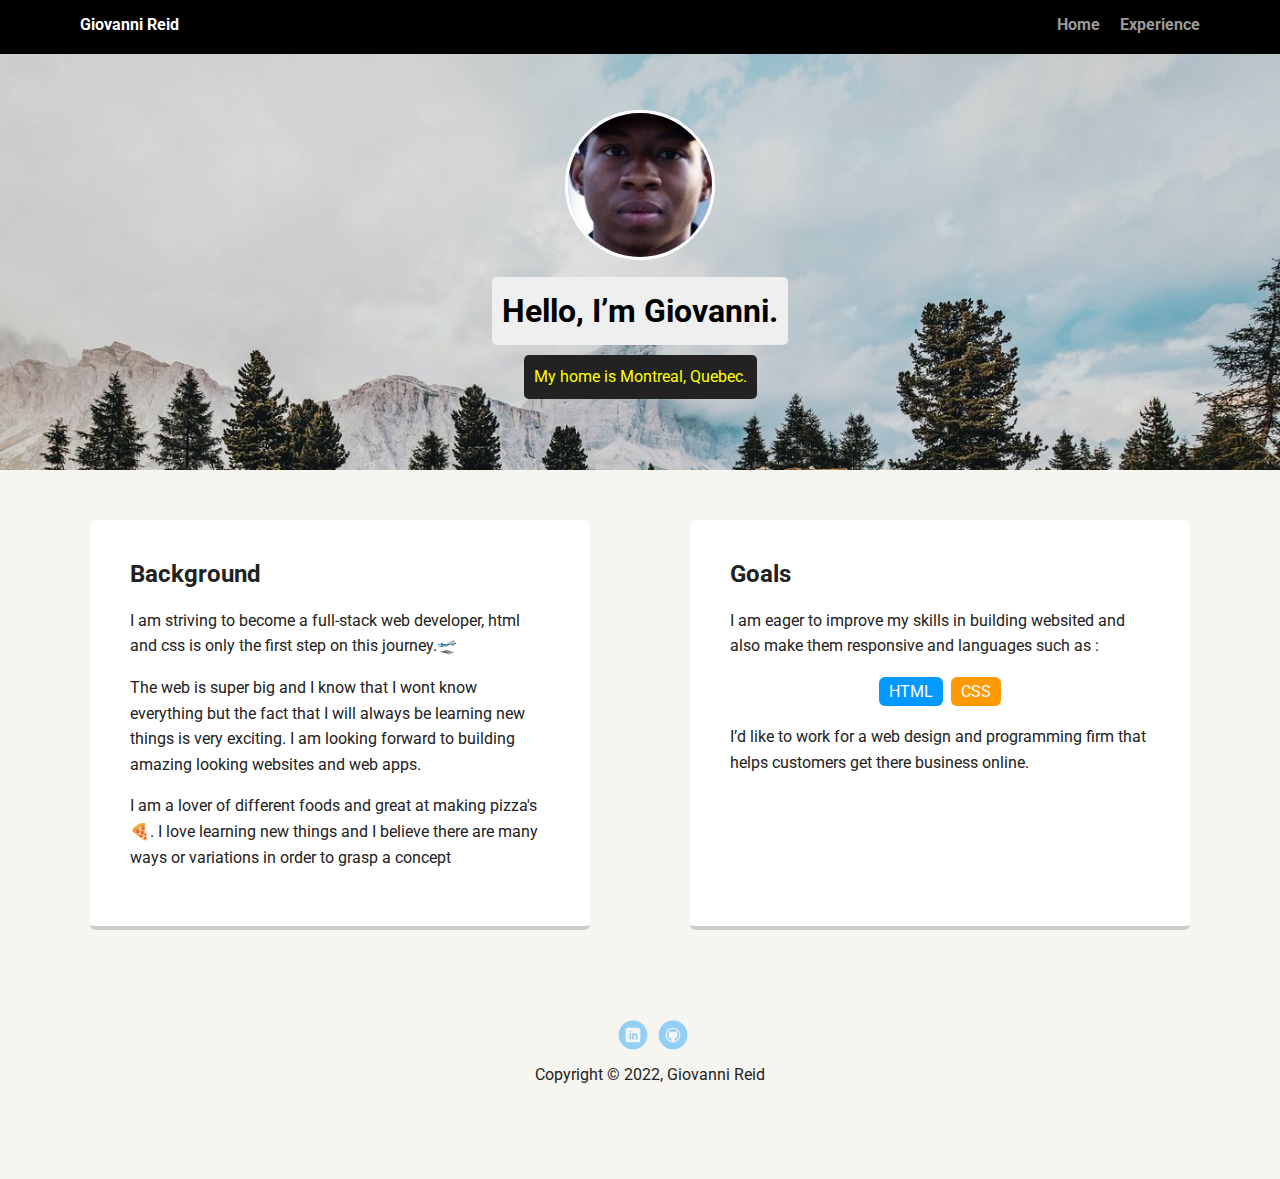
==== index.html @ ddd905a1 "Added the images, new file and edited descriptions" ====
<!doctype html>
<html lang="en">

<head>
  <meta charset="utf-8">
  <title>Giovanni Reid's Profile</title>
  <meta name="viewport" content="width=device-width, initial-scale=1.0">
  <link rel="stylesheet" href="styles.css">
  <link href="https://fonts.googleapis.com/css?family=Muli%7CRoboto:400,300,500,700,900" rel="stylesheet">
</head>

<body>

  <div class="main-nav">
    <ul class="nav">
      <li class="name">Giovanni Reid</li>
      <li><a href="index.html">Home</a></li>
      <li><a href="experience.html">Experience</a></li>
    </ul>
  </div>

  <header>
    <img src="images/Profile-img.jpg" alt="Photo of Giovanni reid" class="profile-image">
    <h1 class="tag name">Hello, I’m Giovanni.</h1>
    <p class="tag location">My home is Montreal, Quebec.</p>
  </header>

  <main class="flex">
    <div class="card">
      <h2>Background</h2>
      <p>I am striving to become a full-stack web developer, html and css is only the first step on this journey.🛫</p>
      <p>The
        web is super big and I know that I wont know everything but the fact that I will always be learning new things
        is very exciting. I am looking forward to building amazing looking websites and web apps.</p>
      <p>I am a lover of different foods and great at making pizza's 🍕. I love learning new things and I believe there
        are
        many ways or variations in order to grasp a concept</p>
    </div>

    <div class="card">
      <h2>Goals</h2>
      <p>I am eager to improve my skills in building websited and also make them responsive and languages such as :</p>
      <ul class="skills">
        <li>HTML</li>
        <li>CSS</li>
      </ul>
      <p>I’d like to work for a web design and programming firm that helps customers get there business online.</p>
    </div>

  </main>
  <footer>
    <ul>
      <li><a href="https://www.linkedin.com/in/giovanni-r-9b1565124" class="social linkedin"
          target="_blank">LinkedIn</a></li>
      <li><a href="https://github.com/GiovanniDevelop" class="social github" target="_blank">Github</a></li>
    </ul>
    <p class="copyright">Copyright &copy; 2022, Giovanni Reid</p>
  </footer>
</body>

</html>
---- styles.css ----
/* Global Layout Set-up */
* {
	box-sizing: border-box;
}

body {
	margin: 0;
	padding: 0;
	text-align: center;
	font-family: 'Roboto', sans-serif;
	color: #222;
	background: #f7f5f0;
}
/* Link Styles */

a {
	text-decoration: none;
	color: #999;
}
a:hover {
	color: #6633ff;
}

/* Section Styles */

.main-nav {
	width: 100%;
	background: black;
	min-height: 30px;
	padding: 10px;
	position: fixed;
	text-align: center;
}
.nav {
	display: flex;
	justify-content: space-around;
	font-weight: 700;
	list-style-type: none;
	margin: 0 auto;
	padding: 0;
}

.nav .name {
	display: block;
	margin-right: auto;
	color: white;
}
.nav li {
	padding: 5px 10px 10px 10px;
}
.nav a {
	transition: all .5s;
}
.nav a:hover {
	color: white;
}

header {
	text-align: center;
	background: url('images/background-img.jpg') no-repeat top center;
	background-size: cover;
	overflow: hidden;
	padding-top: 60px;
}
header {
	line-height: 1.5;
}
header .profile-image {
	margin-top: 50px;
	width: 150px;
	height: 150px;
	border-radius: 50%;
	border: 3px solid white;
	transition: all .5s;
}
header .profile-image:hover {
	transform: scale(1.2) rotate(5deg);
}
.tag {
	background-color: #efefef;
	color: black;
	padding: 10px;
	border-radius: 5px;
	display: table;
	margin: 10px auto;
}
.location {
	background-color: #222;
	color: yellow;
}
.card {
	margin: 30px;
	padding: 20px 40px 40px;
	max-width: 500px;
	text-align: left;
	background: #fff;
	border-bottom: 4px solid #ccc;
	border-radius: 6px;
	transition: all .5s;
}
.card:hover {
	border-color: #ff99ff;
}

ul.skills {
	padding: 0;
	text-align: center;
}

.skills li {
	border-radius: 6px;
	display: inline-block;
	background: #ff9904;
	color: white;
	padding: 5px 10px;
	margin: 2px;
}

.skills li:nth-child(odd) {
	background: #0399ff;
}

footer {
	width: 100%;
	min-height: 30px;
	padding: 20px 0 40px 20px;
}

footer .copyright {
	top: -8px;
	font-size: .75em;
}

footer ul {
	list-style-type: none;
	margin: 0;
	padding: 0;
}

footer ul li {
	display: inline-block;
}

a.social {
	display: inline-block;
	text-indent: -9999px;
	margin-left: 5px;
	width: 30px;
	height: 30px;
	background-size: 30px 30px;
	opacity: .4;
	transition: all .5s;
}
a.twitter {
	background-image: url(images/twitter.svg);
}
a.linkedin {
	background-image: url(images/linkedin.svg);
}
a.github {
	background-image: url(images/github.svg);
}
a.social:hover {
	opacity: 1;
}
.clearfix {
	clear: both;
}

/* Styles for larger screens */
@media screen and (min-width: 720px) {
	.flex {
		display: -ms-flexbox; /* TWEENER - IE 10 */
		display: flex;
		max-width: 1200px;
		-ms-flex-pack: distribute;
		justify-content: space-around;
		margin: 0 auto;
	}

	header {
		min-height: 470px;
	}

	.nav {
		max-width: 1200px;
		padding: 0 30px;
	}

	main {
		padding-top: 20px;
	}

	main p {
		line-height: 1.6em;
	}

	footer {
		font-size: 1.3em;
		max-width: 1200px;
		margin: 40px auto;
	}
}
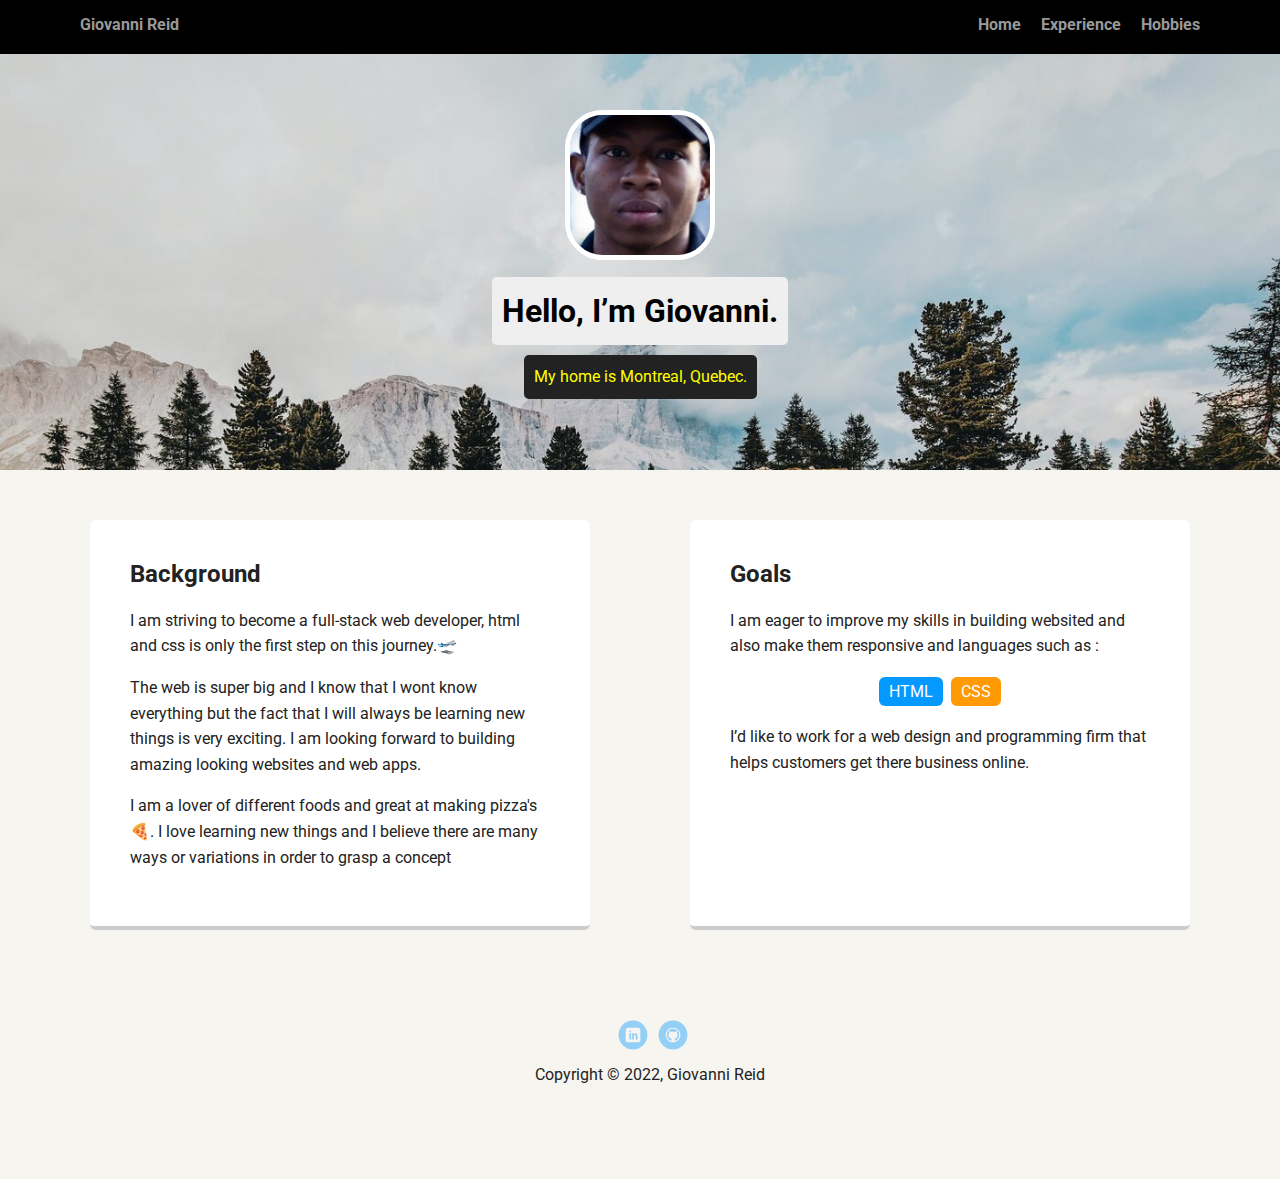
==== commit 49a4910c: "Added better tags and added css updates" ====
--- a/index.html
+++ b/index.html
@@ -11,11 +11,12 @@
 
 <body>
 
-  <div class="main-nav">
-    <ul class="nav">
-      <li class="name">Giovanni Reid</li>
+  <div class="nav">
+    <ul class="nav-box">
+      <li class="nav-link"><a href="index.html">Giovanni Reid</a></li>
       <li><a href="index.html">Home</a></li>
       <li><a href="experience.html">Experience</a></li>
+      <li> <a href="Hobbies.html">Hobbies</a></li>
     </ul>
   </div>
 
@@ -26,7 +27,7 @@
   </header>
 
   <main class="flex">
-    <div class="card">
+    <div class="article">
       <h2>Background</h2>
       <p>I am striving to become a full-stack web developer, html and css is only the first step on this journey.🛫</p>
       <p>The
@@ -37,7 +38,7 @@
         many ways or variations in order to grasp a concept</p>
     </div>
 
-    <div class="card">
+    <div class="article">
       <h2>Goals</h2>
       <p>I am eager to improve my skills in building websited and also make them responsive and languages such as :</p>
       <ul class="skills">
--- a/styles.css
+++ b/styles.css
@@ -23,7 +23,7 @@
 
 /* Section Styles */
 
-.main-nav {
+.nav {
 	width: 100%;
 	background: black;
 	min-height: 30px;
@@ -31,7 +31,7 @@
 	position: fixed;
 	text-align: center;
 }
-.nav {
+.nav-box {
 	display: flex;
 	justify-content: space-around;
 	font-weight: 700;
@@ -40,18 +40,18 @@
 	padding: 0;
 }
 
-.nav .name {
+.nav-box .nav-link {
 	display: block;
 	margin-right: auto;
 	color: white;
 }
-.nav li {
+.nav-box li {
 	padding: 5px 10px 10px 10px;
 }
-.nav a {
+.nav-box a {
 	transition: all .5s;
 }
-.nav a:hover {
+.nav-box a:hover {
 	color: white;
 }
 
@@ -69,9 +69,9 @@
 	margin-top: 50px;
 	width: 150px;
 	height: 150px;
-	border-radius: 50%;
-	border: 3px solid white;
-	transition: all .5s;
+	border-radius: 25%;
+	border: 5px solid white;
+	transition: all .8s;
 }
 header .profile-image:hover {
 	transform: scale(1.2) rotate(5deg);
@@ -88,7 +88,7 @@
 	background-color: #222;
 	color: yellow;
 }
-.card {
+.article {
 	margin: 30px;
 	padding: 20px 40px 40px;
 	max-width: 500px;
@@ -98,7 +98,7 @@
 	border-radius: 6px;
 	transition: all .5s;
 }
-.card:hover {
+.article:hover {
 	border-color: #ff99ff;
 }
 
@@ -151,9 +151,6 @@
 	opacity: .4;
 	transition: all .5s;
 }
-a.twitter {
-	background-image: url(images/twitter.svg);
-}
 a.linkedin {
 	background-image: url(images/linkedin.svg);
 }
@@ -182,7 +179,7 @@
 		min-height: 470px;
 	}
 
-	.nav {
+	.nav-box {
 		max-width: 1200px;
 		padding: 0 30px;
 	}
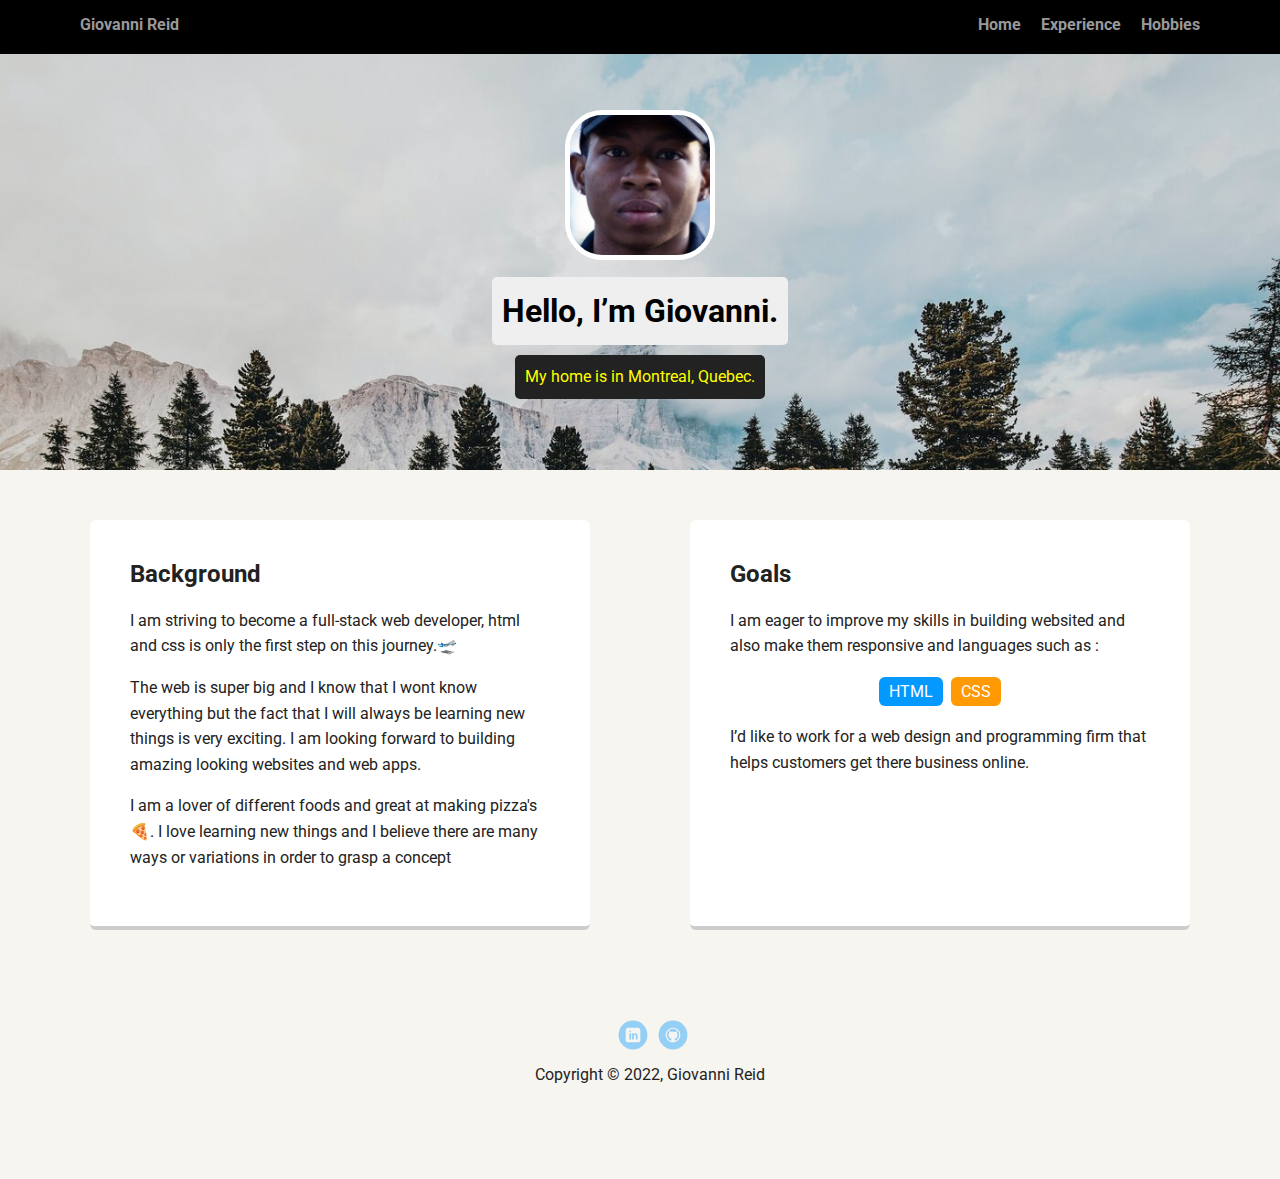
==== commit b1eb0bf8: "Added new background images to each page" ====
--- a/index.html
+++ b/index.html
@@ -20,10 +20,10 @@
     </ul>
   </div>
 
-  <header>
+  <header class="home-page">
     <img src="images/Profile-img.jpg" alt="Photo of Giovanni reid" class="profile-image">
     <h1 class="tag name">Hello, I’m Giovanni.</h1>
-    <p class="tag location">My home is Montreal, Quebec.</p>
+    <p class="tag location">My home is in Montreal, Quebec.</p>
   </header>
 
   <main class="flex">
--- a/styles.css
+++ b/styles.css
@@ -55,14 +55,35 @@
 	color: white;
 }
 
-header {
+header,
+.home-page {
 	text-align: center;
 	background: url('images/background-img.jpg') no-repeat top center;
 	background-size: cover;
 	overflow: hidden;
 	padding-top: 60px;
 }
-header {
+header,
+.header-hobbies {
+	text-align: center;
+	background: url('images/coding-img.jpg') no-repeat top center;
+	background-size: cover;
+	overflow: hidden;
+	padding-top: 60px;
+}
+header,
+.header-ex {
+	text-align: center;
+	background: url('images/coding-img.jpg') no-repeat top center;
+	background-size: cover;
+	overflow: hidden;
+	padding-top: 60px;
+}
+
+header,
+.home-page,
+.header-hobbies,
+.header-hobbies {
 	line-height: 1.5;
 }
 header .profile-image {
@@ -76,6 +97,14 @@
 header .profile-image:hover {
 	transform: scale(1.2) rotate(5deg);
 }
+
+.ex-title {
+	padding: 3.2rem;
+	text-transform: uppercase;
+	block-size: inline-block;
+	font-size: 2.5rem;
+}
+
 .tag {
 	background-color: #efefef;
 	color: black;
@@ -175,7 +204,10 @@
 		margin: 0 auto;
 	}
 
-	header {
+	header,
+	.home-page,
+	.header-hobbies,
+	.header-hobbies {
 		min-height: 470px;
 	}
 
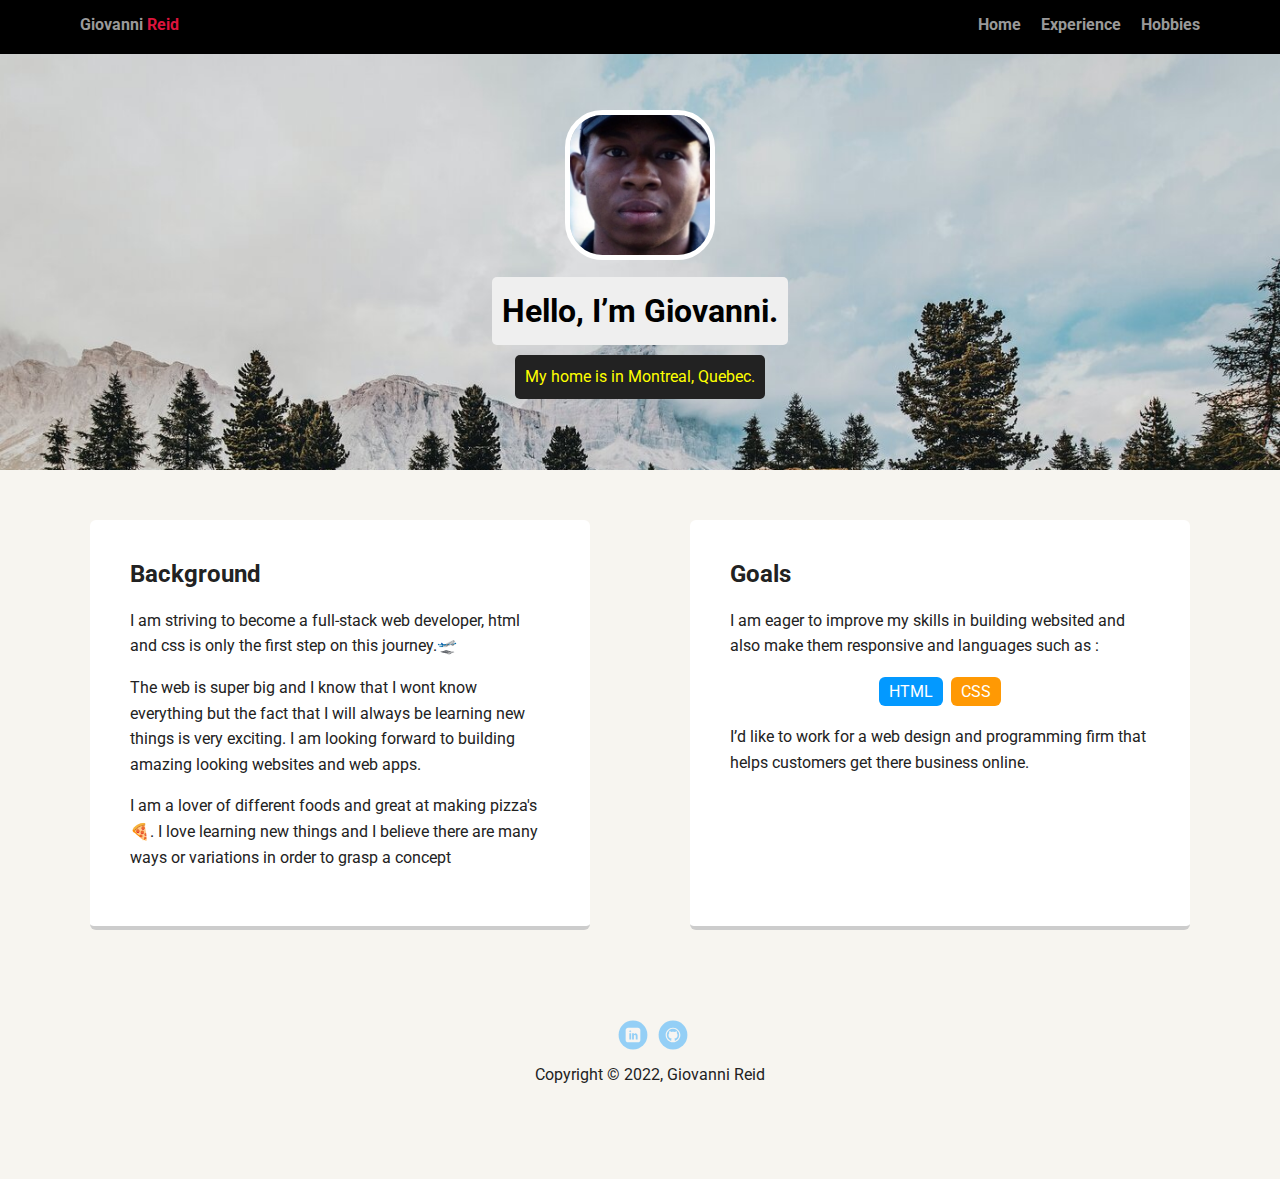
==== commit 3d5012c2: "My Personal Profile Page" ====
--- a/index.html
+++ b/index.html
@@ -13,7 +13,7 @@
 
   <div class="nav">
     <ul class="nav-box">
-      <li class="nav-link"><a href="index.html">Giovanni Reid</a></li>
+      <li class="nav-link"><a href="index.html">Giovanni <span class="nav-logo-text">Reid</span></a></li>
       <li><a href="index.html">Home</a></li>
       <li><a href="experience.html">Experience</a></li>
       <li> <a href="Hobbies.html">Hobbies</a></li>
--- a/styles.css
+++ b/styles.css
@@ -53,6 +53,9 @@
 }
 .nav-box a:hover {
 	color: white;
+}
+.nav-logo-text {
+	color: #dc143c;
 }
 
 header,
@@ -102,7 +105,8 @@
 	padding: 3.2rem;
 	text-transform: uppercase;
 	block-size: inline-block;
-	font-size: 2.5rem;
+	font-size: 3.8rem;
+	color: white;
 }
 
 .tag {
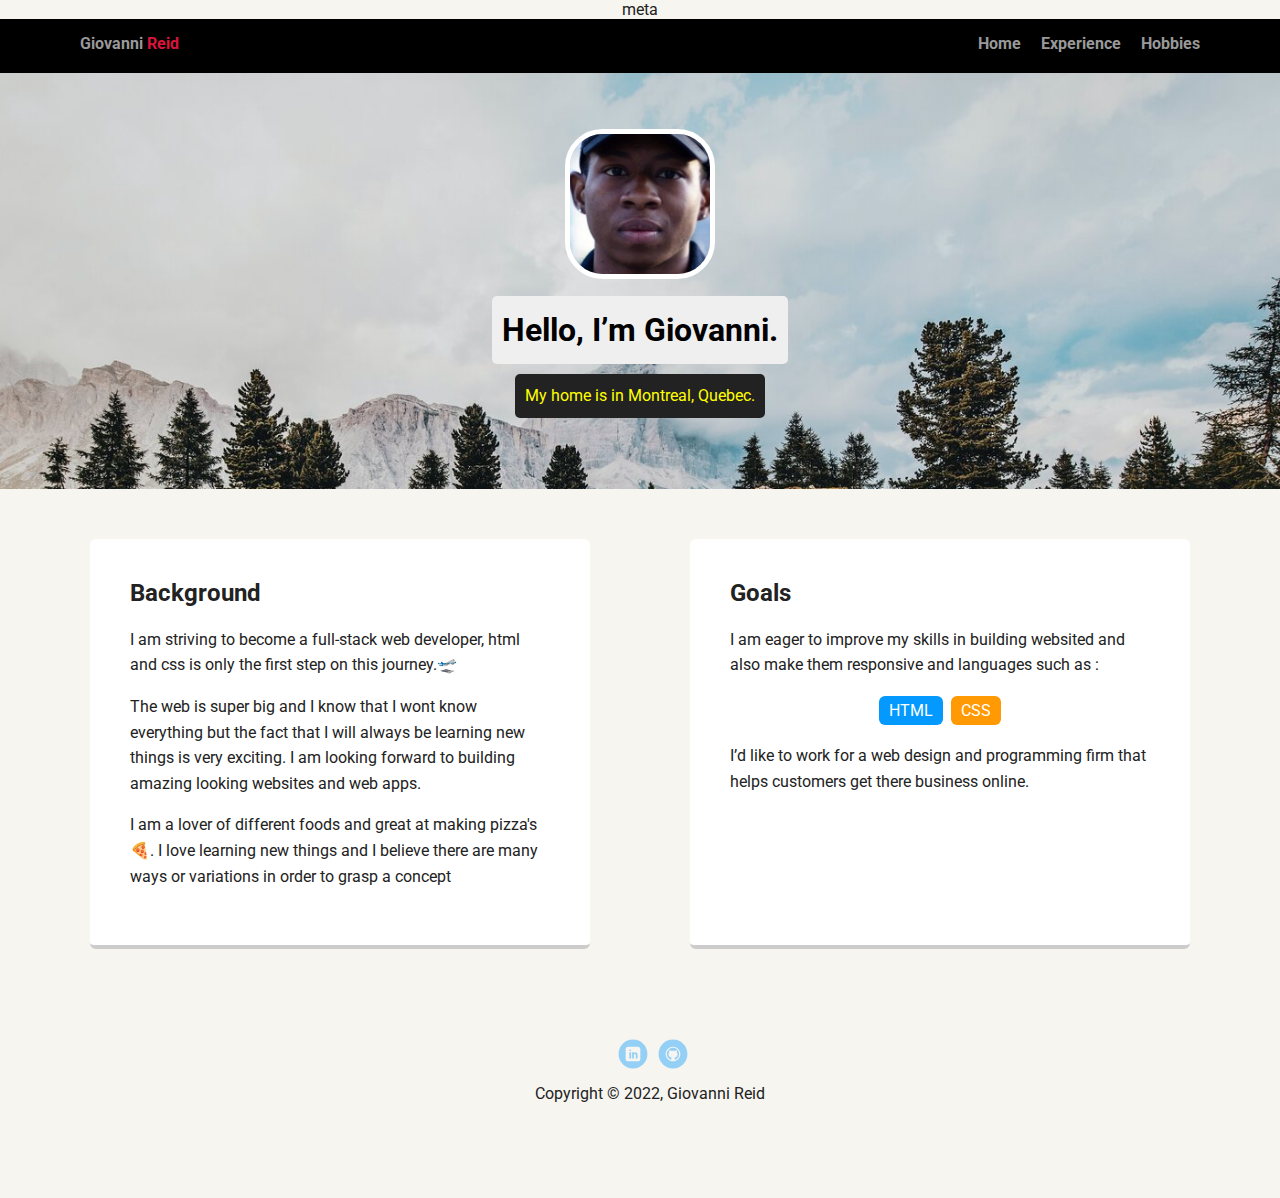
==== commit 7567f41d: "Run CSS validator - Fixed The errors" ====
--- a/index.html
+++ b/index.html
@@ -5,7 +5,10 @@
   <meta charset="utf-8">
   <title>Giovanni Reid's Profile</title>
   <meta name="viewport" content="width=device-width, initial-scale=1.0">
+  meta
   <link rel="stylesheet" href="styles.css">
+
+
   <link href="https://fonts.googleapis.com/css?family=Muli%7CRoboto:400,300,500,700,900" rel="stylesheet">
 </head>
 
--- a/styles.css
+++ b/styles.css
@@ -104,7 +104,7 @@
 .ex-title {
 	padding: 3.2rem;
 	text-transform: uppercase;
-	block-size: inline-block;
+
 	font-size: 3.8rem;
 	color: white;
 }
@@ -200,10 +200,10 @@
 /* Styles for larger screens */
 @media screen and (min-width: 720px) {
 	.flex {
-		display: -ms-flexbox; /* TWEENER - IE 10 */
+		/* TWEENER - IE 10 */
 		display: flex;
 		max-width: 1200px;
-		-ms-flex-pack: distribute;
+
 		justify-content: space-around;
 		margin: 0 auto;
 	}
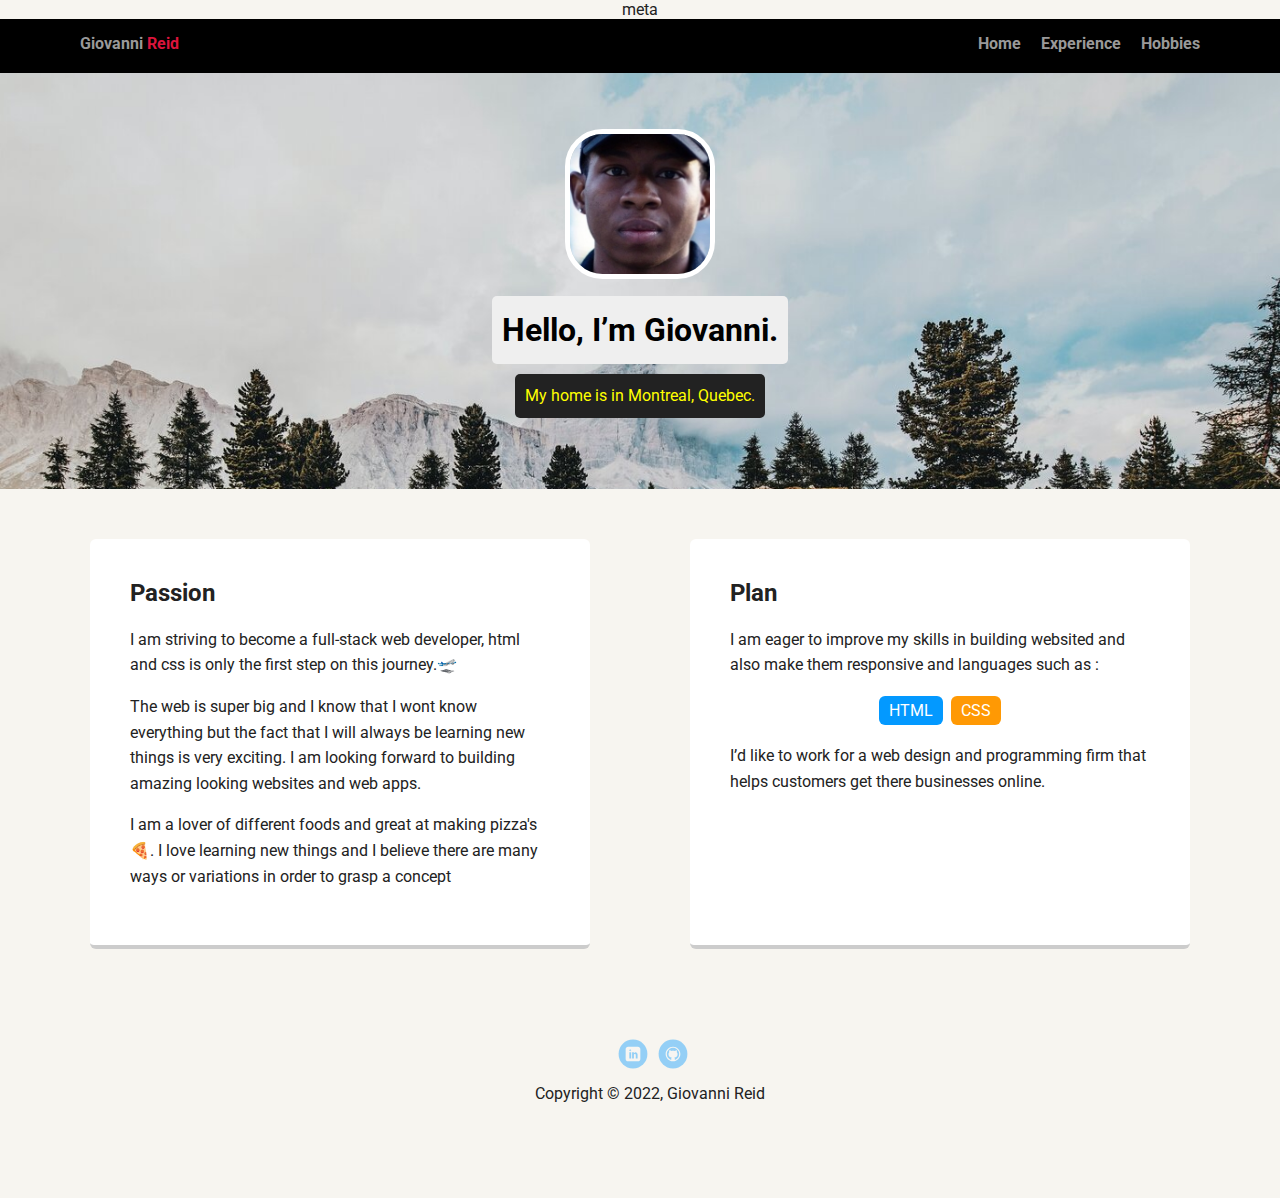
==== commit 10730a26: "Edited titles, changed divs to symantic meanings" ====
--- a/index.html
+++ b/index.html
@@ -14,14 +14,14 @@
 
 <body>
 
-  <div class="nav">
+  <nav class="nav-bar">
     <ul class="nav-box">
       <li class="nav-link"><a href="index.html">Giovanni <span class="nav-logo-text">Reid</span></a></li>
       <li><a href="index.html">Home</a></li>
       <li><a href="experience.html">Experience</a></li>
       <li> <a href="Hobbies.html">Hobbies</a></li>
     </ul>
-  </div>
+  </nav>
 
   <header class="home-page">
     <img src="images/Profile-img.jpg" alt="Photo of Giovanni reid" class="profile-image">
@@ -30,8 +30,8 @@
   </header>
 
   <main class="flex">
-    <div class="article">
-      <h2>Background</h2>
+    <article class="article-box">
+      <h2>Passion</h2>
       <p>I am striving to become a full-stack web developer, html and css is only the first step on this journey.🛫</p>
       <p>The
         web is super big and I know that I wont know everything but the fact that I will always be learning new things
@@ -39,17 +39,17 @@
       <p>I am a lover of different foods and great at making pizza's 🍕. I love learning new things and I believe there
         are
         many ways or variations in order to grasp a concept</p>
-    </div>
+    </article>
 
-    <div class="article">
-      <h2>Goals</h2>
+    <article class="article-box">
+      <h2>Plan</h2>
       <p>I am eager to improve my skills in building websited and also make them responsive and languages such as :</p>
       <ul class="skills">
         <li>HTML</li>
         <li>CSS</li>
       </ul>
-      <p>I’d like to work for a web design and programming firm that helps customers get there business online.</p>
-    </div>
+      <p>I’d like to work for a web design and programming firm that helps customers get there businesses online.</p>
+    </article>
 
   </main>
   <footer>
--- a/styles.css
+++ b/styles.css
@@ -23,7 +23,7 @@
 
 /* Section Styles */
 
-.nav {
+.nav-bar {
 	width: 100%;
 	background: black;
 	min-height: 30px;
@@ -121,7 +121,7 @@
 	background-color: #222;
 	color: yellow;
 }
-.article {
+.article-box {
 	margin: 30px;
 	padding: 20px 40px 40px;
 	max-width: 500px;
@@ -131,7 +131,7 @@
 	border-radius: 6px;
 	transition: all .5s;
 }
-.article:hover {
+.article-box:hover {
 	border-color: #ff99ff;
 }
 
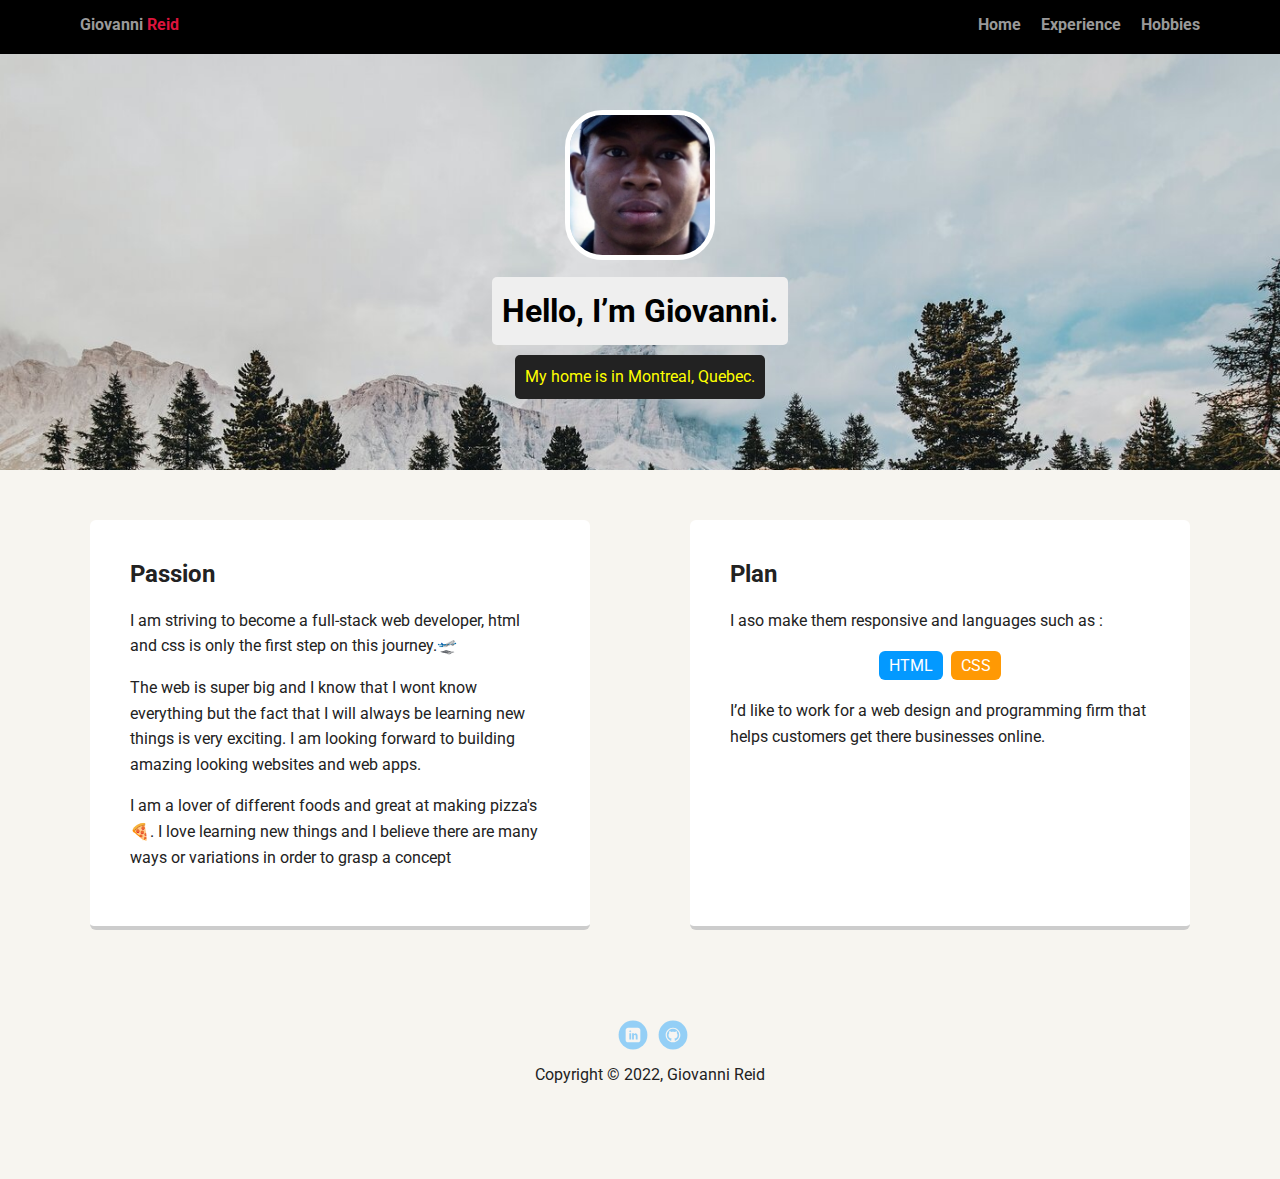
==== commit b7482b75: "Fixed a stray meta tag" ====
--- a/index.html
+++ b/index.html
@@ -5,21 +5,19 @@
   <meta charset="utf-8">
   <title>Giovanni Reid's Profile</title>
   <meta name="viewport" content="width=device-width, initial-scale=1.0">
-  meta
+
   <link rel="stylesheet" href="styles.css">
-
 
   <link href="https://fonts.googleapis.com/css?family=Muli%7CRoboto:400,300,500,700,900" rel="stylesheet">
 </head>
 
 <body>
-
   <nav class="nav-bar">
     <ul class="nav-box">
       <li class="nav-link"><a href="index.html">Giovanni <span class="nav-logo-text">Reid</span></a></li>
       <li><a href="index.html">Home</a></li>
       <li><a href="experience.html">Experience</a></li>
-      <li> <a href="Hobbies.html">Hobbies</a></li>
+      <li><a href="Hobbies.html">Hobbies</a></li>
     </ul>
   </nav>
 
@@ -43,7 +41,7 @@
 
     <article class="article-box">
       <h2>Plan</h2>
-      <p>I am eager to improve my skills in building websited and also make them responsive and languages such as :</p>
+      <p>I aso make them responsive and languages such as :</p>
       <ul class="skills">
         <li>HTML</li>
         <li>CSS</li>
